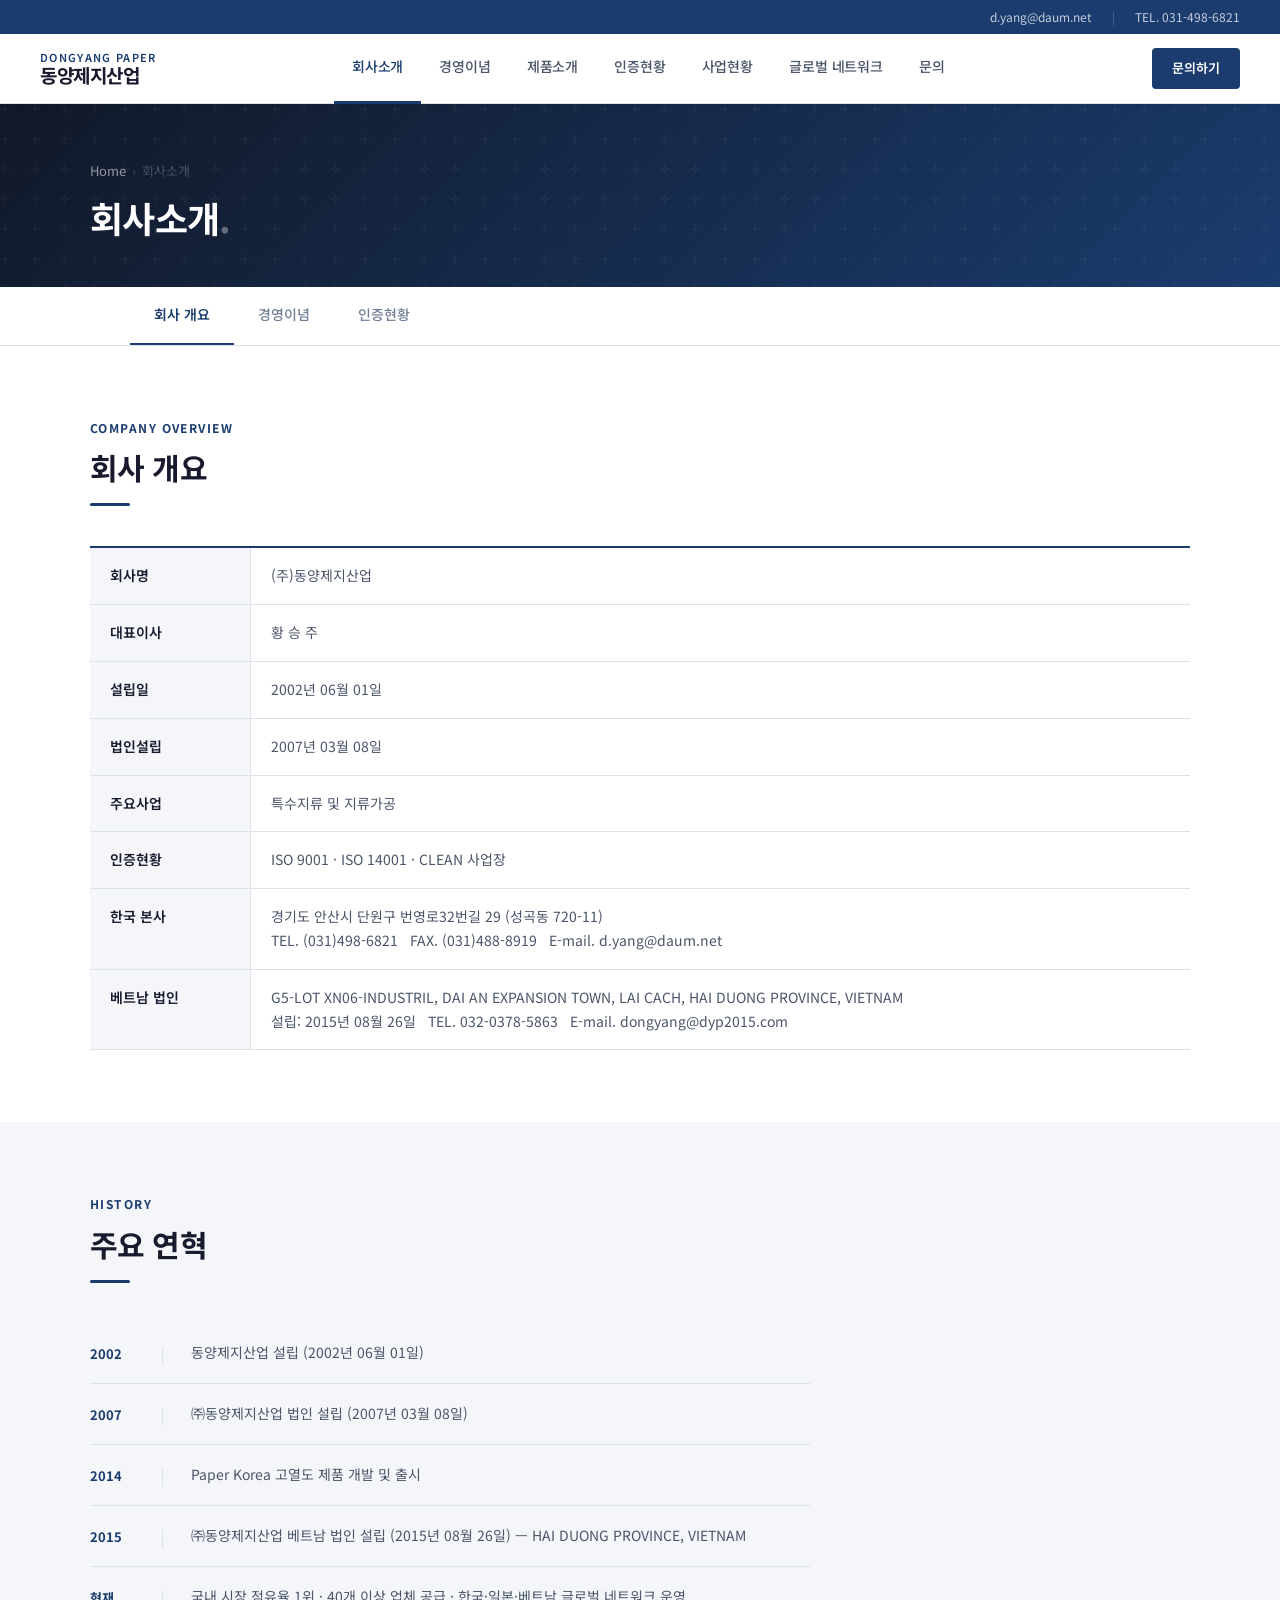
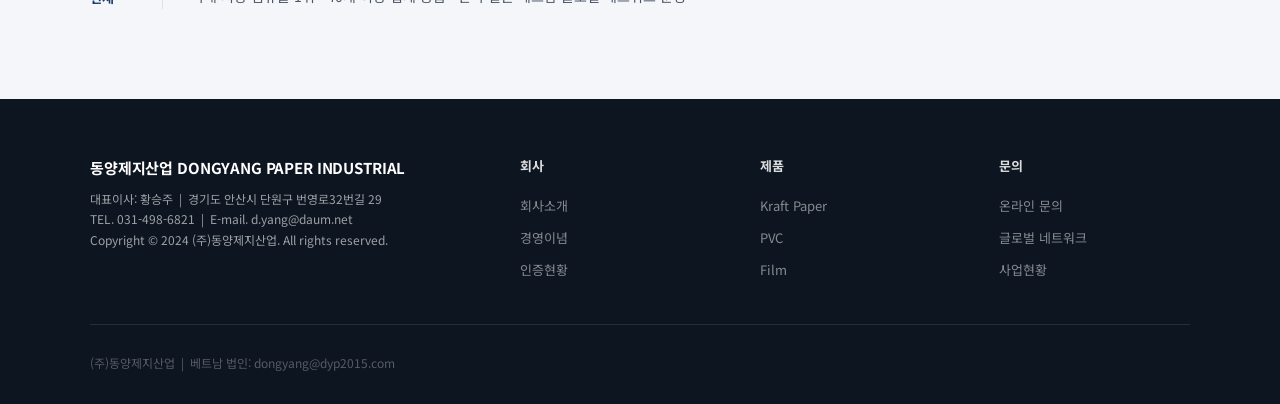
==== about.html @ e8ce23a9 "진짜 내 폴더에서 첫 커밋" ====
<!DOCTYPE html>
<html lang="ko">
<head>
  <meta charset="UTF-8">
  <meta name="viewport" content="width=device-width, initial-scale=1.0">
  <title>회사소개 — 동양제지산업</title>
  <link rel="preconnect" href="https://fonts.googleapis.com">
  <link rel="preconnect" href="https://fonts.gstatic.com" crossorigin>
  <link href="https://fonts.googleapis.com/css2?family=Noto+Sans+KR:wght@400;500;700&display=swap" rel="stylesheet">
  <link rel="stylesheet" href="style.css">
</head>
<body>

  <div class="topbar">
    <a href="mailto:d.yang@daum.net">d.yang@daum.net</a>
    <span class="topbar__sep">|</span>
    <a href="tel:031-498-6821">TEL. 031-498-6821</a>
  </div>

  <nav class="global-nav">
    <a href="index.html" class="global-nav__logo">
      <span class="global-nav__logo-en">DONGYANG PAPER</span>
      <span class="global-nav__logo-kr">동양제지산업</span>
    </a>
    <ul class="global-nav__links">
      <li><a href="about.html">회사소개</a></li>
      <li><a href="philosophy.html">경영이념</a></li>
      <li><a href="products.html">제품소개</a></li>
      <li><a href="certifications.html">인증현황</a></li>
      <li><a href="business.html">사업현황</a></li>
      <li><a href="networks.html">글로벌 네트워크</a></li>
      <li><a href="contact.html">문의</a></li>
    </ul>
    <a href="contact.html" class="global-nav__contact">문의하기</a>
    <button class="global-nav__hamburger" id="hamburger" onclick="toggleMenu()" aria-label="메뉴">
      <span></span><span></span><span></span>
    </button>
  </nav>

  <div class="mobile-nav" id="mobileNav">
    <a href="about.html" onclick="toggleMenu()">회사소개</a>
    <a href="philosophy.html" onclick="toggleMenu()">경영이념</a>
    <a href="products.html" onclick="toggleMenu()">제품소개</a>
    <a href="certifications.html" onclick="toggleMenu()">인증현황</a>
    <a href="business.html" onclick="toggleMenu()">사업현황</a>
    <a href="networks.html" onclick="toggleMenu()">글로벌 네트워크</a>
    <a href="contact.html" onclick="toggleMenu()">문의</a>
  </div>

  <div class="page-hero">
    <div class="page-hero__inner">
      <div class="page-hero__breadcrumb">
        <a href="index.html">Home</a>
        <span>›</span>
        <span>회사소개</span>
      </div>
      <h1 class="page-hero__headline">회사소개</h1>
    </div>
  </div>

  <div class="page-tabs">
    <div class="page-tabs__inner">
      <a href="about.html" class="active">회사 개요</a>
      <a href="philosophy.html">경영이념</a>
      <a href="certifications.html">인증현황</a>
    </div>
  </div>

  <!-- Company info -->
  <section class="section section--light">
    <div class="section__inner">
      <div class="section__header fade-up">
        <p class="section__label">Company Overview</p>
        <h2 class="section__title">회사 개요</h2>
        <div class="divider"></div>
      </div>
      <table class="overview-table fade-up">
        <tr><th>회사명</th><td>(주)동양제지산업</td></tr>
        <tr><th>대표이사</th><td>황 승 주</td></tr>
        <tr><th>설립일</th><td>2002년 06월 01일</td></tr>
        <tr><th>법인설립</th><td>2007년 03월 08일</td></tr>
        <tr><th>주요사업</th><td>특수지류 및 지류가공</td></tr>
        <tr><th>인증현황</th><td>ISO 9001 · ISO 14001 · CLEAN 사업장</td></tr>
        <tr>
          <th>한국 본사</th>
          <td>
            경기도 안산시 단원구 번영로32번길 29 (성곡동 720-11)<br>
            TEL. (031)498-6821 &nbsp; FAX. (031)488-8919 &nbsp; E-mail. d.yang@daum.net
          </td>
        </tr>
        <tr>
          <th>베트남 법인</th>
          <td>
            G5-LOT XN06-INDUSTRIL, DAI AN EXPANSION TOWN, LAI CACH, HAI DUONG PROVINCE, VIETNAM<br>
            설립: 2015년 08월 26일 &nbsp; TEL. 032-0378-5863 &nbsp; E-mail. dongyang@dyp2015.com
          </td>
        </tr>
      </table>
    </div>
  </section>

  <!-- History -->
  <section class="section section--gray">
    <div class="section__inner">
      <div class="section__header fade-up">
        <p class="section__label">History</p>
        <h2 class="section__title">주요 연혁</h2>
        <div class="divider"></div>
      </div>
      <div class="timeline fade-up">
        <div class="timeline-item">
          <span class="timeline-item__year">2002</span>
          <div class="timeline-item__bar"></div>
          <p class="timeline-item__text">동양제지산업 설립 (2002년 06월 01일)</p>
        </div>
        <div class="timeline-item">
          <span class="timeline-item__year">2007</span>
          <div class="timeline-item__bar"></div>
          <p class="timeline-item__text">㈜동양제지산업 법인 설립 (2007년 03월 08일)</p>
        </div>
        <div class="timeline-item">
          <span class="timeline-item__year">2014</span>
          <div class="timeline-item__bar"></div>
          <p class="timeline-item__text">Paper Korea 고열도 제품 개발 및 출시</p>
        </div>
        <div class="timeline-item">
          <span class="timeline-item__year">2015</span>
          <div class="timeline-item__bar"></div>
          <p class="timeline-item__text">㈜동양제지산업 베트남 법인 설립 (2015년 08월 26일) — HAI DUONG PROVINCE, VIETNAM</p>
        </div>
        <div class="timeline-item">
          <span class="timeline-item__year">현재</span>
          <div class="timeline-item__bar"></div>
          <p class="timeline-item__text">국내 시장 점유율 1위 · 40개 이상 업체 공급 · 한국·일본·베트남 글로벌 네트워크 운영</p>
        </div>
      </div>
    </div>
  </section>

  <footer class="footer">
    <div class="footer__inner">
      <div class="footer__top">
        <div>
          <p class="footer__brand">동양제지산업 DONGYANG PAPER INDUSTRIAL</p>
          <p class="footer__tagline">대표이사: 황승주 &nbsp;|&nbsp; 경기도 안산시 단원구 번영로32번길 29<br>TEL. 031-498-6821 &nbsp;|&nbsp; E-mail. d.yang@daum.net<br>Copyright &copy; 2024 (주)동양제지산업. All rights reserved.</p>
        </div>
        <div><p class="footer__col-title">회사</p><ul class="footer__links"><li><a href="about.html">회사소개</a></li><li><a href="philosophy.html">경영이념</a></li><li><a href="certifications.html">인증현황</a></li></ul></div>
        <div><p class="footer__col-title">제품</p><ul class="footer__links"><li><a href="products.html">Kraft Paper</a></li><li><a href="products.html">PVC</a></li><li><a href="products.html">Film</a></li></ul></div>
        <div><p class="footer__col-title">문의</p><ul class="footer__links"><li><a href="contact.html">온라인 문의</a></li><li><a href="networks.html">글로벌 네트워크</a></li><li><a href="business.html">사업현황</a></li></ul></div>
      </div>
      <p class="footer__legal">(주)동양제지산업 &nbsp;|&nbsp; 베트남 법인: dongyang@dyp2015.com</p>
    </div>
  </footer>

  <script src="nav.js"></script>
  <script>initNav('about');</script>
</body>
</html>
---- style.css ----
*, *::before, *::after { box-sizing: border-box; margin: 0; padding: 0; }

:root {
  --primary:       #1a3c6e;
  --primary-hover: #15326099;
  --accent:        #1a3c6e;
  --canvas:        #ffffff;
  --canvas-light:  #f4f6f9;
  --canvas-mid:    #edf0f5;
  --ink:           #1a1a2e;
  --ink-sub:       #4a5568;
  --ink-muted:     #718096;
  --hairline:      #dde2ea;
  --dark-bg:       #111827;
  --dark-bg-2:     #1f2937;
}

html { scroll-behavior: smooth; }

body {
  font-family: 'Noto Sans KR', 'Apple SD Gothic Neo', system-ui, -apple-system, sans-serif;
  font-size: 16px;
  font-weight: 400;
  line-height: 1.7;
  color: var(--ink);
  background: var(--canvas);
  -webkit-font-smoothing: antialiased;
}

/* ── Top info bar ── */
.topbar {
  background: var(--primary);
  color: rgba(255,255,255,0.75);
  font-size: 12px;
  padding: 0 40px;
  height: 34px;
  display: flex;
  align-items: center;
  justify-content: flex-end;
  gap: 20px;
}
.topbar a { color: rgba(255,255,255,0.75); text-decoration: none; }
.topbar a:hover { color: #fff; }
.topbar__sep { opacity: 0.3; }

/* ── Global Nav ── */
.global-nav {
  position: sticky;
  top: 0;
  left: 0; right: 0;
  height: 70px;
  background: var(--canvas);
  border-bottom: 1px solid var(--hairline);
  display: flex;
  align-items: center;
  justify-content: space-between;
  padding: 0 40px;
  z-index: 1000;
  box-shadow: 0 1px 8px rgba(0,0,0,0.06);
}
.global-nav__logo {
  display: flex;
  flex-direction: column;
  text-decoration: none;
  line-height: 1.2;
}
.global-nav__logo-en {
  font-size: 11px;
  font-weight: 600;
  letter-spacing: 0.12em;
  text-transform: uppercase;
  color: var(--primary);
}
.global-nav__logo-kr {
  font-size: 19px;
  font-weight: 700;
  color: var(--ink);
  letter-spacing: -0.02em;
}
.global-nav__links {
  display: flex;
  gap: 0;
  list-style: none;
  height: 70px;
  align-items: center;
}
.global-nav__links li { height: 100%; }
.global-nav__links a {
  display: flex;
  align-items: center;
  height: 100%;
  padding: 0 18px;
  font-size: 14px;
  font-weight: 500;
  color: var(--ink-sub);
  text-decoration: none;
  letter-spacing: -0.01em;
  border-bottom: 3px solid transparent;
  transition: color 0.15s, border-color 0.15s;
  white-space: nowrap;
}
.global-nav__links a:hover,
.global-nav__links a.active {
  color: var(--primary);
  border-bottom-color: var(--primary);
}
.global-nav__contact {
  display: inline-flex;
  align-items: center;
  background: var(--primary);
  color: #fff;
  font-size: 13px;
  font-weight: 600;
  padding: 9px 20px;
  border-radius: 4px;
  text-decoration: none;
  white-space: nowrap;
  transition: background 0.15s;
  margin-left: 12px;
}
.global-nav__contact:hover { background: #15326e; }

.global-nav__hamburger {
  display: none;
  flex-direction: column;
  gap: 5px;
  cursor: pointer;
  padding: 6px;
  background: none;
  border: none;
}
.global-nav__hamburger span {
  display: block;
  width: 22px;
  height: 2px;
  background: var(--ink);
  border-radius: 2px;
  transition: all 0.3s;
}
.global-nav__hamburger.open span:nth-child(1) { transform: rotate(45deg) translate(5px, 5px); }
.global-nav__hamburger.open span:nth-child(2) { opacity: 0; }
.global-nav__hamburger.open span:nth-child(3) { transform: rotate(-45deg) translate(5px, -5px); }

.mobile-nav {
  display: none;
  position: fixed;
  top: 70px; left: 0; right: 0;
  background: var(--canvas);
  border-bottom: 1px solid var(--hairline);
  z-index: 999;
  flex-direction: column;
  box-shadow: 0 4px 16px rgba(0,0,0,0.1);
}
.mobile-nav.open { display: flex; }
.mobile-nav a {
  font-size: 15px;
  font-weight: 500;
  color: var(--ink);
  text-decoration: none;
  padding: 14px 28px;
  border-bottom: 1px solid var(--hairline);
  transition: background 0.15s, color 0.15s;
}
.mobile-nav a:last-child { border-bottom: none; }
.mobile-nav a:hover, .mobile-nav a.active { background: var(--canvas-light); color: var(--primary); }

/* ── Page hero (sub pages) ── */
.page-hero {
  background: linear-gradient(135deg, #111827 0%, #1a3c6e 100%);
  padding: 56px 40px 48px;
  position: relative;
  overflow: hidden;
}
.page-hero::before {
  content: '';
  position: absolute;
  inset: 0;
  background: url("data:image/svg+xml,%3Csvg width='60' height='60' viewBox='0 0 60 60' xmlns='http://www.w3.org/2000/svg'%3E%3Cg fill='none' fill-rule='evenodd'%3E%3Cg fill='%23ffffff' fill-opacity='0.03'%3E%3Cpath d='M36 34v-4h-2v4h-4v2h4v4h2v-4h4v-2h-4zm0-30V0h-2v4h-4v2h4v4h2V6h4V4h-4zM6 34v-4H4v4H0v2h4v4h2v-4h4v-2H6zM6 4V0H4v4H0v2h4v4h2V6h4V4H6z'/%3E%3C/g%3E%3C/g%3E%3C/svg%3E");
}
.page-hero__inner {
  max-width: 1100px;
  margin: 0 auto;
  position: relative;
}
.page-hero__breadcrumb {
  font-size: 13px;
  color: rgba(255,255,255,0.55);
  margin-bottom: 14px;
  display: flex;
  align-items: center;
  gap: 6px;
}
.page-hero__breadcrumb a { color: rgba(255,255,255,0.55); text-decoration: none; }
.page-hero__breadcrumb a:hover { color: #fff; }
.page-hero__breadcrumb span { opacity: 0.4; }
.page-hero__headline {
  font-size: 36px;
  font-weight: 700;
  color: #ffffff;
  letter-spacing: -0.02em;
  line-height: 1.2;
}
.page-hero__headline::after {
  content: '.';
  color: rgba(255,255,255,0.35);
}

/* ── Page tab nav ── */
.page-tabs {
  background: var(--canvas);
  border-bottom: 1px solid var(--hairline);
  position: sticky;
  top: 70px;
  z-index: 900;
}
.page-tabs__inner {
  max-width: 1100px;
  margin: 0 auto;
  padding: 0 40px;
  display: flex;
  gap: 0;
}
.page-tabs a {
  font-size: 14px;
  font-weight: 500;
  color: var(--ink-muted);
  text-decoration: none;
  padding: 16px 24px;
  border-bottom: 2px solid transparent;
  transition: color 0.15s, border-color 0.15s;
  white-space: nowrap;
}
.page-tabs a:hover { color: var(--primary); }
.page-tabs a.active { color: var(--primary); border-bottom-color: var(--primary); font-weight: 600; }

/* ── Content wrapper ── */
.content-wrap {
  max-width: 1100px;
  margin: 0 auto;
  padding: 56px 40px;
}

/* ── Section ── */
.section {
  padding: 72px 40px;
}
.section__inner {
  max-width: 1100px;
  margin: 0 auto;
}
.section--light { background: var(--canvas); }
.section--gray  { background: var(--canvas-light); }
.section--mid   { background: var(--canvas-mid); }
.section--dark  { background: var(--dark-bg); }
.section--dark-2 { background: var(--dark-bg-2); }

.section__label {
  font-size: 12px;
  font-weight: 700;
  letter-spacing: 0.12em;
  text-transform: uppercase;
  color: var(--primary);
  margin-bottom: 10px;
}
.section--dark .section__label { color: #6ea8ff; }
.section__title {
  font-size: 30px;
  font-weight: 700;
  letter-spacing: -0.02em;
  color: var(--ink);
  line-height: 1.3;
  margin-bottom: 12px;
}
.section--dark .section__title { color: #fff; }
.section__sub {
  font-size: 16px;
  font-weight: 400;
  color: var(--ink-sub);
  line-height: 1.7;
  max-width: 580px;
  margin-bottom: 0;
}
.section--dark .section__sub { color: rgba(255,255,255,0.6); }
.section__header {
  margin-bottom: 40px;
}
.section__header--center { text-align: center; }
.section__header--center .section__sub { margin-left: auto; margin-right: auto; }

/* ── Divider ── */
.divider { width: 40px; height: 3px; background: var(--primary); margin: 16px 0 20px; border-radius: 2px; }
.section__header--center .divider { margin: 16px auto 20px; }
.section--dark .divider { background: #6ea8ff; }

/* ── Buttons ── */
.btn {
  display: inline-flex;
  align-items: center;
  gap: 6px;
  font-size: 14px;
  font-weight: 600;
  padding: 11px 24px;
  border-radius: 4px;
  text-decoration: none;
  border: none;
  cursor: pointer;
  transition: background 0.15s, transform 0.1s;
  white-space: nowrap;
}
.btn:active { transform: scale(0.98); }
.btn--primary { background: var(--primary); color: #fff; }
.btn--primary:hover { background: #15326e; }
.btn--outline { background: transparent; color: var(--primary); border: 1.5px solid var(--primary); }
.btn--outline:hover { background: var(--primary); color: #fff; }
.btn--white { background: #fff; color: var(--primary); }
.btn--white:hover { background: #f0f4f8; }
.btn--white-outline { background: transparent; color: #fff; border: 1.5px solid rgba(255,255,255,0.6); }
.btn--white-outline:hover { background: rgba(255,255,255,0.1); border-color: #fff; }
.btn--lg { font-size: 15px; padding: 13px 30px; }

/* ── Menu cards ── */
.menu-grid {
  display: grid;
  grid-template-columns: repeat(3, 1fr);
  gap: 1px;
  background: var(--hairline);
  border: 1px solid var(--hairline);
  border-radius: 8px;
  overflow: hidden;
}
.menu-card {
  background: var(--canvas);
  padding: 32px 28px;
  text-decoration: none;
  color: var(--ink);
  display: flex;
  flex-direction: column;
  gap: 0;
  transition: background 0.15s;
  border-left: 3px solid transparent;
  position: relative;
}
.menu-card:hover {
  background: #f8fafd;
  border-left-color: var(--primary);
}
.menu-card:hover .menu-card__arrow { color: var(--primary); transform: translateX(3px); }
.menu-card__num {
  font-size: 11px;
  font-weight: 700;
  letter-spacing: 0.1em;
  color: var(--primary);
  opacity: 0.6;
  margin-bottom: 14px;
}
.menu-card__title {
  font-size: 16px;
  font-weight: 700;
  color: var(--ink);
  margin-bottom: 8px;
  letter-spacing: -0.01em;
}
.menu-card__desc {
  font-size: 13px;
  font-weight: 400;
  color: var(--ink-muted);
  line-height: 1.65;
  flex: 1;
}
.menu-card__arrow {
  font-size: 14px;
  color: var(--ink-muted);
  margin-top: 18px;
  transition: color 0.15s, transform 0.15s;
  display: inline-block;
}

/* ── Stats bar ── */
.stats-bar {
  display: grid;
  grid-template-columns: repeat(3, 1fr);
  background: var(--primary);
}
.stats-bar__item {
  padding: 36px 32px;
  text-align: center;
  border-right: 1px solid rgba(255,255,255,0.15);
}
.stats-bar__item:last-child { border-right: none; }
.stats-bar__num {
  font-size: 42px;
  font-weight: 700;
  color: #fff;
  line-height: 1;
  margin-bottom: 8px;
  letter-spacing: -0.02em;
}
.stats-bar__label {
  font-size: 13px;
  color: rgba(255,255,255,0.65);
  font-weight: 500;
}

/* ── Overview table ── */
.overview-table {
  width: 100%;
  border-collapse: collapse;
  font-size: 14px;
}
.overview-table tr { border-bottom: 1px solid var(--hairline); }
.overview-table tr:first-child { border-top: 2px solid var(--primary); }
.overview-table th {
  padding: 16px 20px;
  background: var(--canvas-light);
  font-weight: 600;
  color: var(--ink);
  width: 160px;
  text-align: left;
  vertical-align: top;
  border-right: 1px solid var(--hairline);
}
.overview-table td {
  padding: 16px 20px;
  color: var(--ink-sub);
  line-height: 1.7;
}

/* ── Timeline ── */
.timeline { max-width: 720px; }
.timeline-item {
  display: flex;
  gap: 20px;
  padding: 18px 0;
  border-bottom: 1px solid var(--hairline);
  align-items: flex-start;
}
.timeline-item:last-child { border-bottom: none; }
.timeline-item__year {
  font-size: 13px;
  font-weight: 700;
  color: var(--primary);
  min-width: 52px;
  padding-top: 2px;
}
.timeline-item__bar {
  width: 1px;
  background: var(--hairline);
  align-self: stretch;
  flex-shrink: 0;
  margin-top: 6px;
}
.timeline-item__text {
  font-size: 14px;
  color: var(--ink-sub);
  line-height: 1.7;
  padding-left: 8px;
}

/* ── Philosophy cards ── */
.philosophy-grid {
  display: grid;
  grid-template-columns: repeat(3, 1fr);
  gap: 20px;
}
.philosophy-card {
  background: var(--canvas);
  border: 1px solid var(--hairline);
  border-top: 3px solid var(--primary);
  border-radius: 0 0 6px 6px;
  padding: 28px 24px 24px;
}
.philosophy-card__num {
  font-size: 11px;
  font-weight: 700;
  letter-spacing: 0.1em;
  color: var(--primary);
  margin-bottom: 10px;
}
.philosophy-card__title {
  font-size: 16px;
  font-weight: 700;
  color: var(--ink);
  margin-bottom: 10px;
}
.philosophy-card__desc {
  font-size: 13px;
  color: var(--ink-sub);
  line-height: 1.7;
}

/* ── Products grid ── */
.products-grid {
  display: grid;
  grid-template-columns: repeat(3, 1fr);
  gap: 20px;
}
.product-card {
  background: var(--dark-bg-2);
  border: 1px solid rgba(255,255,255,0.08);
  border-radius: 6px;
  padding: 28px 24px;
}
.product-card__label {
  font-size: 11px;
  font-weight: 700;
  letter-spacing: 0.1em;
  text-transform: uppercase;
  color: #6ea8ff;
  margin-bottom: 8px;
}
.product-card__title {
  font-size: 18px;
  font-weight: 700;
  color: #fff;
  margin-bottom: 12px;
  line-height: 1.3;
}
.product-card__desc {
  font-size: 13px;
  color: rgba(255,255,255,0.55);
  line-height: 1.7;
  margin-bottom: 18px;
}
.product-card__specs {
  display: flex;
  flex-wrap: wrap;
  gap: 6px;
}
.spec-chip {
  background: rgba(255,255,255,0.08);
  color: rgba(255,255,255,0.75);
  font-size: 12px;
  padding: 4px 10px;
  border-radius: 3px;
  border: 1px solid rgba(255,255,255,0.12);
}

/* ── Process ── */
.process-wrap {
  border: 1px solid var(--hairline);
  border-radius: 6px;
  overflow: hidden;
}
.process-step {
  display: grid;
  grid-template-columns: 44px 160px 1fr;
  align-items: center;
  gap: 0;
  border-bottom: 1px solid var(--hairline);
}
.process-step:last-child { border-bottom: none; }
.process-step--highlight { background: #eef4ff; }
.process-step__num {
  width: 44px;
  height: 100%;
  min-height: 52px;
  background: var(--primary);
  color: #fff;
  font-size: 12px;
  font-weight: 700;
  display: flex;
  align-items: center;
  justify-content: center;
  flex-shrink: 0;
}
.process-step--highlight .process-step__num { background: #1a3c6e; }
.process-step__title {
  font-size: 14px;
  font-weight: 600;
  color: var(--ink);
  padding: 14px 20px;
  border-right: 1px solid var(--hairline);
}
.process-step__desc {
  font-size: 13px;
  color: var(--ink-sub);
  padding: 14px 20px;
}

/* ── Cert cards ── */
.cert-grid {
  display: grid;
  grid-template-columns: repeat(3, 1fr);
  gap: 20px;
}
.cert-card {
  background: var(--canvas);
  border: 1px solid var(--hairline);
  border-radius: 6px;
  padding: 28px 24px;
}
.cert-card__badge {
  display: inline-flex;
  align-items: center;
  background: var(--primary);
  color: #fff;
  font-size: 12px;
  font-weight: 700;
  letter-spacing: 0.06em;
  padding: 4px 12px;
  border-radius: 3px;
  margin-bottom: 14px;
}
.cert-card__title {
  font-size: 15px;
  font-weight: 700;
  color: var(--ink);
  margin-bottom: 10px;
}
.cert-card__desc {
  font-size: 13px;
  color: var(--ink-sub);
  line-height: 1.7;
}

/* ── Stats row (dark) ── */
.stats-row {
  display: grid;
  grid-template-columns: repeat(3, 1fr);
  gap: 1px;
  background: rgba(255,255,255,0.1);
}
.stat-item {
  padding: 32px 28px;
  background: var(--dark-bg-2);
}
.stat-item__num {
  font-size: 38px;
  font-weight: 700;
  color: #fff;
  line-height: 1;
  margin-bottom: 6px;
}
.stat-item__label {
  font-size: 13px;
  color: rgba(255,255,255,0.55);
}

/* ── Client tags ── */
.clients-list {
  display: flex;
  flex-wrap: wrap;
  gap: 8px;
}
.client-tag {
  background: rgba(255,255,255,0.06);
  color: rgba(255,255,255,0.8);
  font-size: 13px;
  padding: 7px 14px;
  border: 1px solid rgba(255,255,255,0.12);
  border-radius: 3px;
}

/* ── Networks ── */
.networks-grid {
  display: grid;
  grid-template-columns: repeat(3, 1fr);
  gap: 20px;
}
.network-card {
  background: var(--canvas);
  border: 1px solid var(--hairline);
  border-top: 3px solid var(--primary);
  border-radius: 0 0 6px 6px;
  padding: 28px 24px;
  text-align: center;
}
.network-card__flag { font-size: 32px; margin-bottom: 10px; }
.network-card__country {
  font-size: 17px;
  font-weight: 700;
  color: var(--ink);
  margin-bottom: 10px;
}
.network-card__detail { font-size: 13px; color: var(--ink-sub); line-height: 1.7; }

/* ── Contact ── */
.contact-grid {
  display: grid;
  grid-template-columns: repeat(2, 1fr);
  gap: 20px;
}
.contact-card {
  background: rgba(255,255,255,0.04);
  border: 1px solid rgba(255,255,255,0.1);
  border-radius: 6px;
  padding: 24px 22px;
}
.contact-card__title {
  font-size: 15px;
  font-weight: 700;
  color: #fff;
  margin-bottom: 12px;
  padding-bottom: 10px;
  border-bottom: 1px solid rgba(255,255,255,0.1);
}
.contact-card__line {
  font-size: 13px;
  color: rgba(255,255,255,0.6);
  line-height: 1.9;
}
.contact-card__line a { color: #6ea8ff; text-decoration: none; }

/* ── Overview items (dark bg) ── */
.overview-grid {
  display: grid;
  grid-template-columns: repeat(2, 1fr);
  gap: 1px;
  background: rgba(255,255,255,0.08);
  border: 1px solid rgba(255,255,255,0.08);
  border-radius: 6px;
  overflow: hidden;
  max-width: 860px;
  width: 100%;
  margin-top: 40px;
}
.overview-item {
  background: var(--dark-bg-2);
  padding: 22px 24px;
}
.overview-item__label {
  font-size: 11px;
  font-weight: 700;
  letter-spacing: 0.08em;
  text-transform: uppercase;
  color: rgba(255,255,255,0.35);
  margin-bottom: 6px;
}
.overview-item__value { font-size: 14px; color: #fff; line-height: 1.6; }

/* ── Footer ── */
.footer {
  background: #0d1520;
  padding: 56px 40px 32px;
  color: rgba(255,255,255,0.6);
}
.footer__inner { max-width: 1100px; margin: 0 auto; }
.footer__top {
  display: grid;
  grid-template-columns: 2fr 1fr 1fr 1fr;
  gap: 48px;
  padding-bottom: 40px;
  border-bottom: 1px solid rgba(255,255,255,0.1);
  margin-bottom: 28px;
}
.footer__brand {
  font-size: 15px;
  font-weight: 700;
  color: #fff;
  margin-bottom: 8px;
  letter-spacing: -0.01em;
}
.footer__tagline { font-size: 12px; line-height: 1.7; }
.footer__col-title {
  font-size: 13px;
  font-weight: 700;
  color: rgba(255,255,255,0.85);
  margin-bottom: 14px;
}
.footer__links { list-style: none; }
.footer__links li + li { margin-top: 2px; }
.footer__links a {
  font-size: 13px;
  color: rgba(255,255,255,0.5);
  text-decoration: none;
  line-height: 2.2;
  transition: color 0.15s;
}
.footer__links a:hover { color: #fff; }
.footer__legal { font-size: 12px; color: rgba(255,255,255,0.3); line-height: 1.6; }

/* ── Home Hero ── */
.home-hero {
  background: linear-gradient(135deg, #0d1520 0%, #1a3c6e 60%, #1a2e52 100%);
  min-height: 580px;
  display: flex;
  align-items: center;
  padding: 80px 40px;
  position: relative;
  overflow: hidden;
}
.home-hero::before {
  content: '';
  position: absolute;
  inset: 0;
  background: url("data:image/svg+xml,%3Csvg width='80' height='80' viewBox='0 0 80 80' xmlns='http://www.w3.org/2000/svg'%3E%3Cg fill='none' fill-rule='evenodd'%3E%3Cg fill='%23ffffff' fill-opacity='0.02'%3E%3Cpath d='M50 50c0-5.523 4.477-10 10-10s10 4.477 10 10-4.477 10-10 10c0 5.523-4.477 10-10 10s-10-4.477-10-10 4.477-10 10-10zM10 10c0-5.523 4.477-10 10-10s10 4.477 10 10-4.477 10-10 10c0 5.523-4.477 10-10 10S0 25.523 0 20s4.477-10 10-10z'/%3E%3C/g%3E%3C/g%3E%3C/svg%3E");
}
.home-hero__inner {
  max-width: 1100px;
  margin: 0 auto;
  width: 100%;
  position: relative;
  z-index: 1;
}
.home-hero__tag {
  display: inline-block;
  background: rgba(255,255,255,0.12);
  border: 1px solid rgba(255,255,255,0.2);
  color: rgba(255,255,255,0.8);
  font-size: 12px;
  font-weight: 600;
  letter-spacing: 0.1em;
  text-transform: uppercase;
  padding: 5px 14px;
  border-radius: 3px;
  margin-bottom: 22px;
}
.home-hero__headline {
  font-size: 48px;
  font-weight: 700;
  color: #fff;
  line-height: 1.2;
  letter-spacing: -0.02em;
  margin-bottom: 20px;
}
.home-hero__sub {
  font-size: 17px;
  color: rgba(255,255,255,0.6);
  line-height: 1.7;
  margin-bottom: 36px;
  max-width: 500px;
}
.home-hero__ctas { display: flex; gap: 12px; flex-wrap: wrap; }
.home-hero__badges {
  margin-top: 48px;
  display: flex;
  gap: 24px;
  flex-wrap: wrap;
}
.home-hero__badge {
  display: flex;
  flex-direction: column;
  gap: 2px;
}
.home-hero__badge-num {
  font-size: 28px;
  font-weight: 700;
  color: #fff;
  line-height: 1;
}
.home-hero__badge-label {
  font-size: 12px;
  color: rgba(255,255,255,0.5);
}
.home-hero__badge-sep {
  width: 1px;
  background: rgba(255,255,255,0.15);
  align-self: stretch;
  margin: 4px 0;
}

/* ── Scroll animation ── */
.fade-up {
  opacity: 0;
  transform: translateY(16px);
  transition: opacity 0.5s ease, transform 0.5s ease;
}
.fade-up.visible { opacity: 1; transform: translateY(0); }

/* ── Responsive ── */
@media (max-width: 1100px) {
  .global-nav { padding: 0 24px; }
  .global-nav__links a { padding: 0 12px; font-size: 13px; }
  .section { padding: 60px 24px; }
  .content-wrap { padding: 48px 24px; }
  .home-hero { padding: 64px 24px; }
  .footer { padding: 48px 24px 28px; }
  .page-hero { padding: 48px 24px 40px; }
  .topbar { padding: 0 24px; }
}
@media (max-width: 900px) {
  .footer__top { grid-template-columns: 1fr 1fr; }
  .philosophy-grid { grid-template-columns: 1fr; }
  .products-grid { grid-template-columns: 1fr; }
  .cert-grid { grid-template-columns: 1fr; }
  .networks-grid { grid-template-columns: 1fr; }
  .contact-grid { grid-template-columns: 1fr; }
  .overview-grid { grid-template-columns: 1fr; }
  .stats-row { grid-template-columns: 1fr; }
  .home-hero__headline { font-size: 36px; }
  .menu-grid { grid-template-columns: repeat(2, 1fr); }
}
@media (max-width: 768px) {
  .global-nav__links { display: none; }
  .global-nav__contact { display: none; }
  .global-nav__hamburger { display: flex; }
  .topbar { display: none; }
  .global-nav { position: sticky; }
  .page-tabs { top: 70px; }
  .stats-bar { grid-template-columns: 1fr; }
  .home-hero__badges { gap: 16px; }
  .home-hero__badge-sep { display: none; }
}
@media (max-width: 560px) {
  .menu-grid { grid-template-columns: 1fr; }
  .home-hero__headline { font-size: 28px; }
  .page-hero__headline { font-size: 26px; }
  .section__title { font-size: 22px; }
  .footer__top { grid-template-columns: 1fr; gap: 28px; }
  .process-step { grid-template-columns: 40px 1fr; }
  .process-step__desc { display: none; }
}
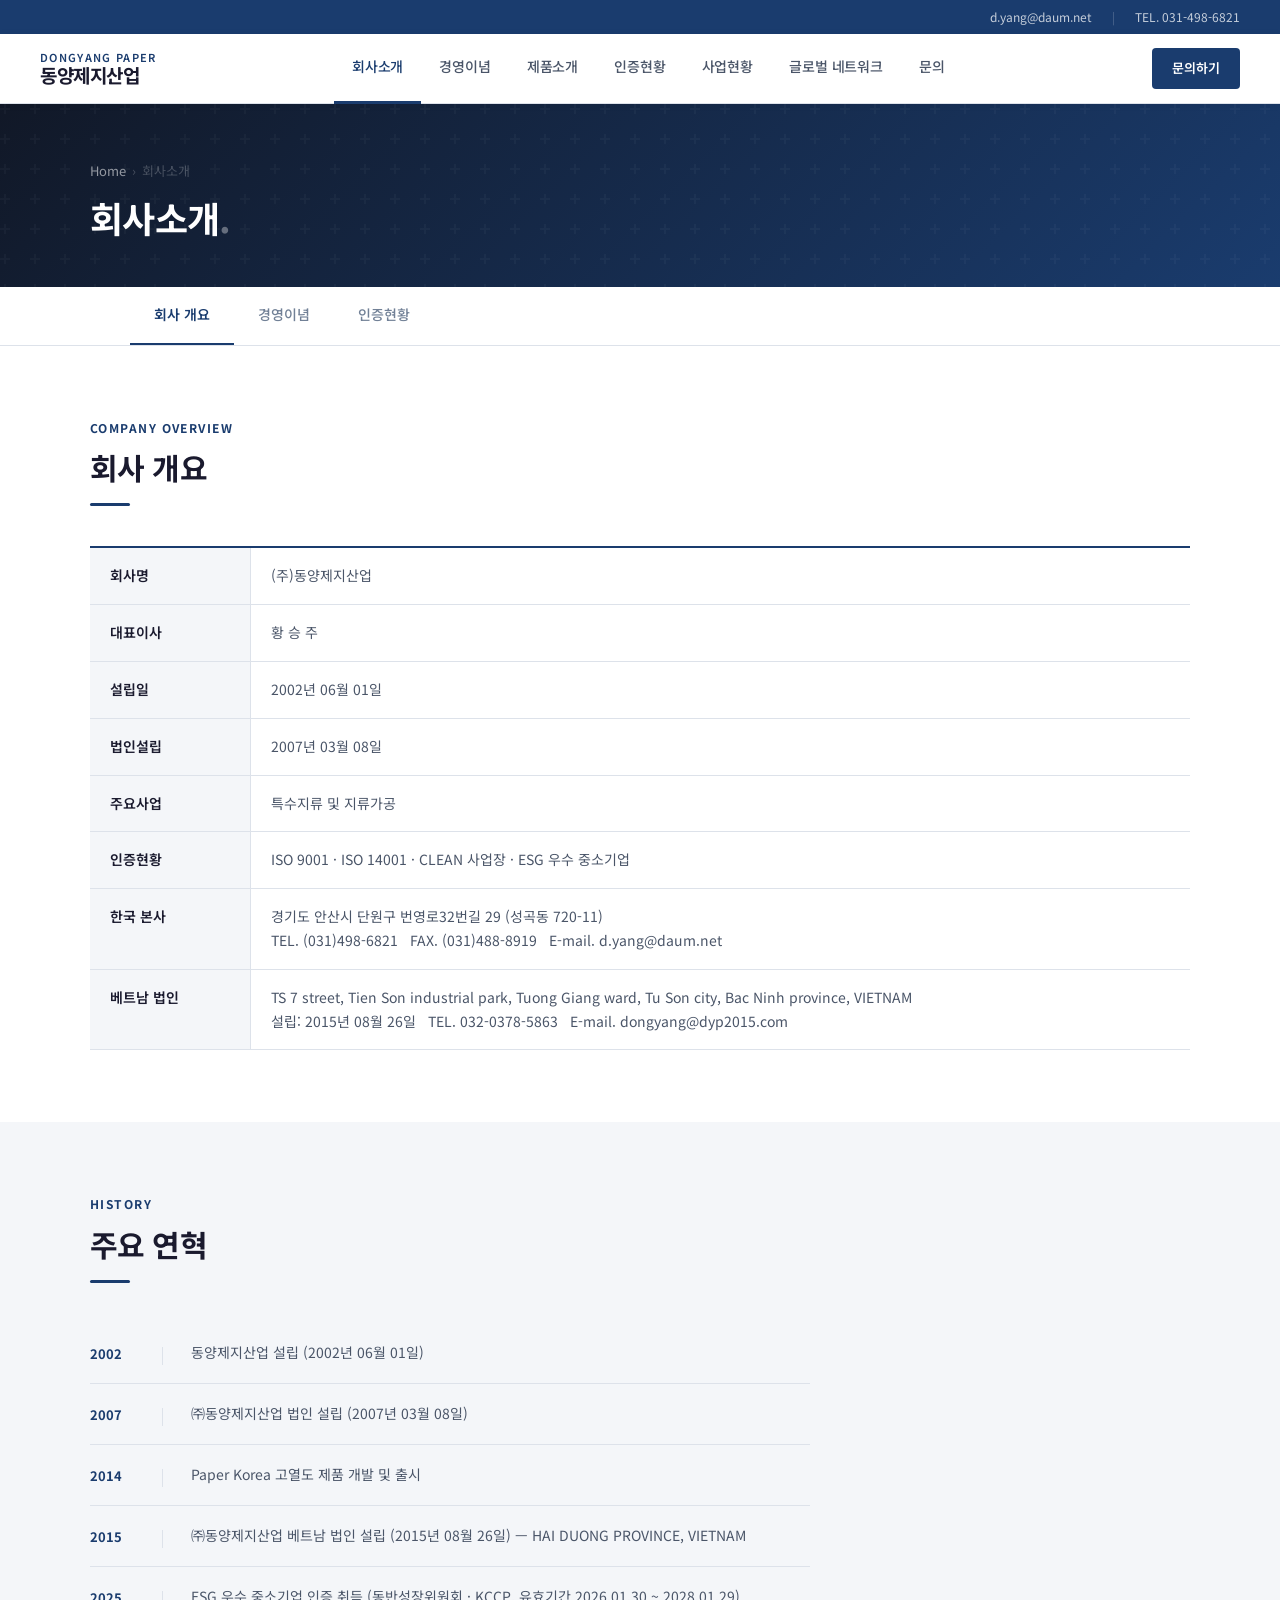
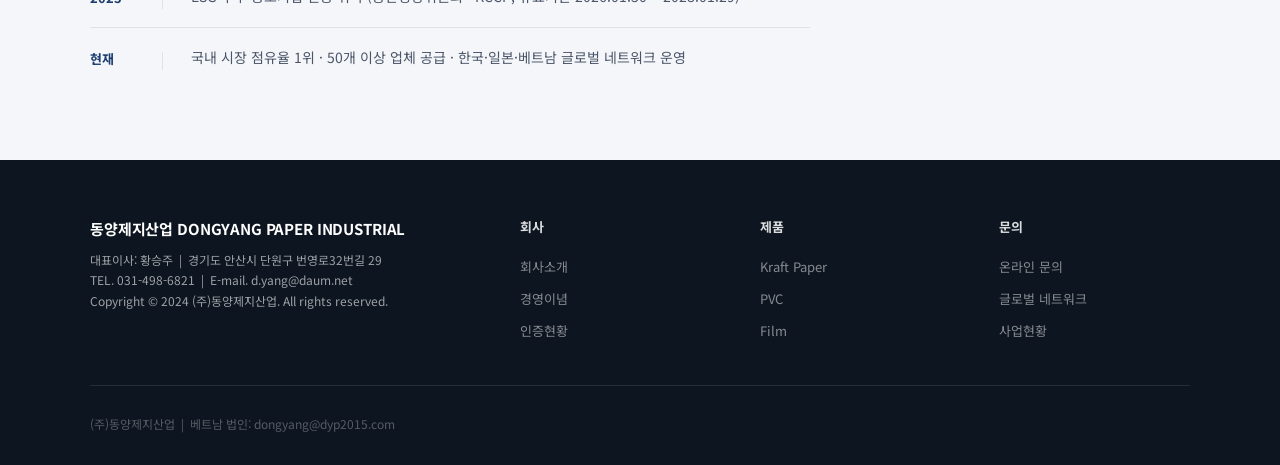
==== commit 3998b78e: "홈페이지 전면 개편 및 회사소개서(PDF) 내용 반영 - 멀티 페이지 구조 구축 (index, about, philosophy, products, certifications, bu" ====
--- a/about.html
+++ b/about.html
@@ -80,7 +80,7 @@
         <tr><th>설립일</th><td>2002년 06월 01일</td></tr>
         <tr><th>법인설립</th><td>2007년 03월 08일</td></tr>
         <tr><th>주요사업</th><td>특수지류 및 지류가공</td></tr>
-        <tr><th>인증현황</th><td>ISO 9001 · ISO 14001 · CLEAN 사업장</td></tr>
+        <tr><th>인증현황</th><td>ISO 9001 · ISO 14001 · CLEAN 사업장 · ESG 우수 중소기업</td></tr>
         <tr>
           <th>한국 본사</th>
           <td>
@@ -91,7 +91,7 @@
         <tr>
           <th>베트남 법인</th>
           <td>
-            G5-LOT XN06-INDUSTRIL, DAI AN EXPANSION TOWN, LAI CACH, HAI DUONG PROVINCE, VIETNAM<br>
+            TS 7 street, Tien Son industrial park, Tuong Giang ward, Tu Son city, Bac Ninh province, VIETNAM<br>
             설립: 2015년 08월 26일 &nbsp; TEL. 032-0378-5863 &nbsp; E-mail. dongyang@dyp2015.com
           </td>
         </tr>
@@ -129,9 +129,14 @@
           <p class="timeline-item__text">㈜동양제지산업 베트남 법인 설립 (2015년 08월 26일) — HAI DUONG PROVINCE, VIETNAM</p>
         </div>
         <div class="timeline-item">
+          <span class="timeline-item__year">2025</span>
+          <div class="timeline-item__bar"></div>
+          <p class="timeline-item__text">ESG 우수 중소기업 인증 취득 (동반성장위원회 · KCCP, 유효기간 2026.01.30 ~ 2028.01.29)</p>
+        </div>
+        <div class="timeline-item">
           <span class="timeline-item__year">현재</span>
           <div class="timeline-item__bar"></div>
-          <p class="timeline-item__text">국내 시장 점유율 1위 · 40개 이상 업체 공급 · 한국·일본·베트남 글로벌 네트워크 운영</p>
+          <p class="timeline-item__text">국내 시장 점유율 1위 · 50개 이상 업체 공급 · 한국·일본·베트남 글로벌 네트워크 운영</p>
         </div>
       </div>
     </div>
--- a/style.css
+++ b/style.css
@@ -857,6 +857,21 @@
 }
 .fade-up.visible { opacity: 1; transform: translateY(0); }
 
+/* ── About grid (2-col → 1-col) ── */
+.about-grid {
+  display: grid;
+  grid-template-columns: 1fr 1fr;
+  gap: 60px;
+  align-items: center;
+}
+
+/* ── Table scroll wrapper ── */
+.table-wrap {
+  overflow-x: auto;
+  -webkit-overflow-scrolling: touch;
+}
+.table-wrap .overview-table { min-width: 360px; }
+
 /* ── Responsive ── */
 @media (max-width: 1100px) {
   .global-nav { padding: 0 24px; }
@@ -879,6 +894,7 @@
   .stats-row { grid-template-columns: 1fr; }
   .home-hero__headline { font-size: 36px; }
   .menu-grid { grid-template-columns: repeat(2, 1fr); }
+  .about-grid { grid-template-columns: 1fr; gap: 36px; }
 }
 @media (max-width: 768px) {
   .global-nav__links { display: none; }
@@ -890,13 +906,38 @@
   .stats-bar { grid-template-columns: 1fr; }
   .home-hero__badges { gap: 16px; }
   .home-hero__badge-sep { display: none; }
+
+  /* 홈 about 섹션: 텍스트 중앙 정렬 */
+  .about-grid > div:first-child { text-align: center; }
+  .about-grid .divider { margin-left: auto; margin-right: auto; }
+  .about-grid .btn { width: 100%; justify-content: center; }
+
+  /* 테이블 모바일 최적화 */
+  .overview-table th { width: 100px; font-size: 13px; padding: 12px 14px; }
+  .overview-table td { font-size: 13px; padding: 12px 14px; }
+
+  /* 통계 바 세로 정렬 중앙화 */
+  .stats-bar__item { text-align: center; border-right: none; border-bottom: 1px solid rgba(255,255,255,0.15); }
+  .stats-bar__item:last-child { border-bottom: none; }
+
+  /* 섹션 패딩 축소 */
+  .section { padding: 48px 20px; }
+  .home-hero { padding: 52px 20px 48px; }
+  .page-hero { padding: 36px 20px 32px; }
 }
 @media (max-width: 560px) {
   .menu-grid { grid-template-columns: 1fr; }
   .home-hero__headline { font-size: 28px; }
-  .page-hero__headline { font-size: 26px; }
-  .section__title { font-size: 22px; }
+  .home-hero__sub { font-size: 15px; }
+  .home-hero__ctas { flex-direction: column; }
+  .home-hero__ctas .btn { width: 100%; justify-content: center; }
+  .page-hero__headline { font-size: 24px; }
+  .section__title { font-size: 20px; }
   .footer__top { grid-template-columns: 1fr; gap: 28px; }
   .process-step { grid-template-columns: 40px 1fr; }
   .process-step__desc { display: none; }
-}
+  .section__header { margin-bottom: 28px; }
+  /* 제품 카드 패딩 축소 */
+  .product-card { padding: 22px 18px; }
+  .menu-card { padding: 24px 20px; }
+}
